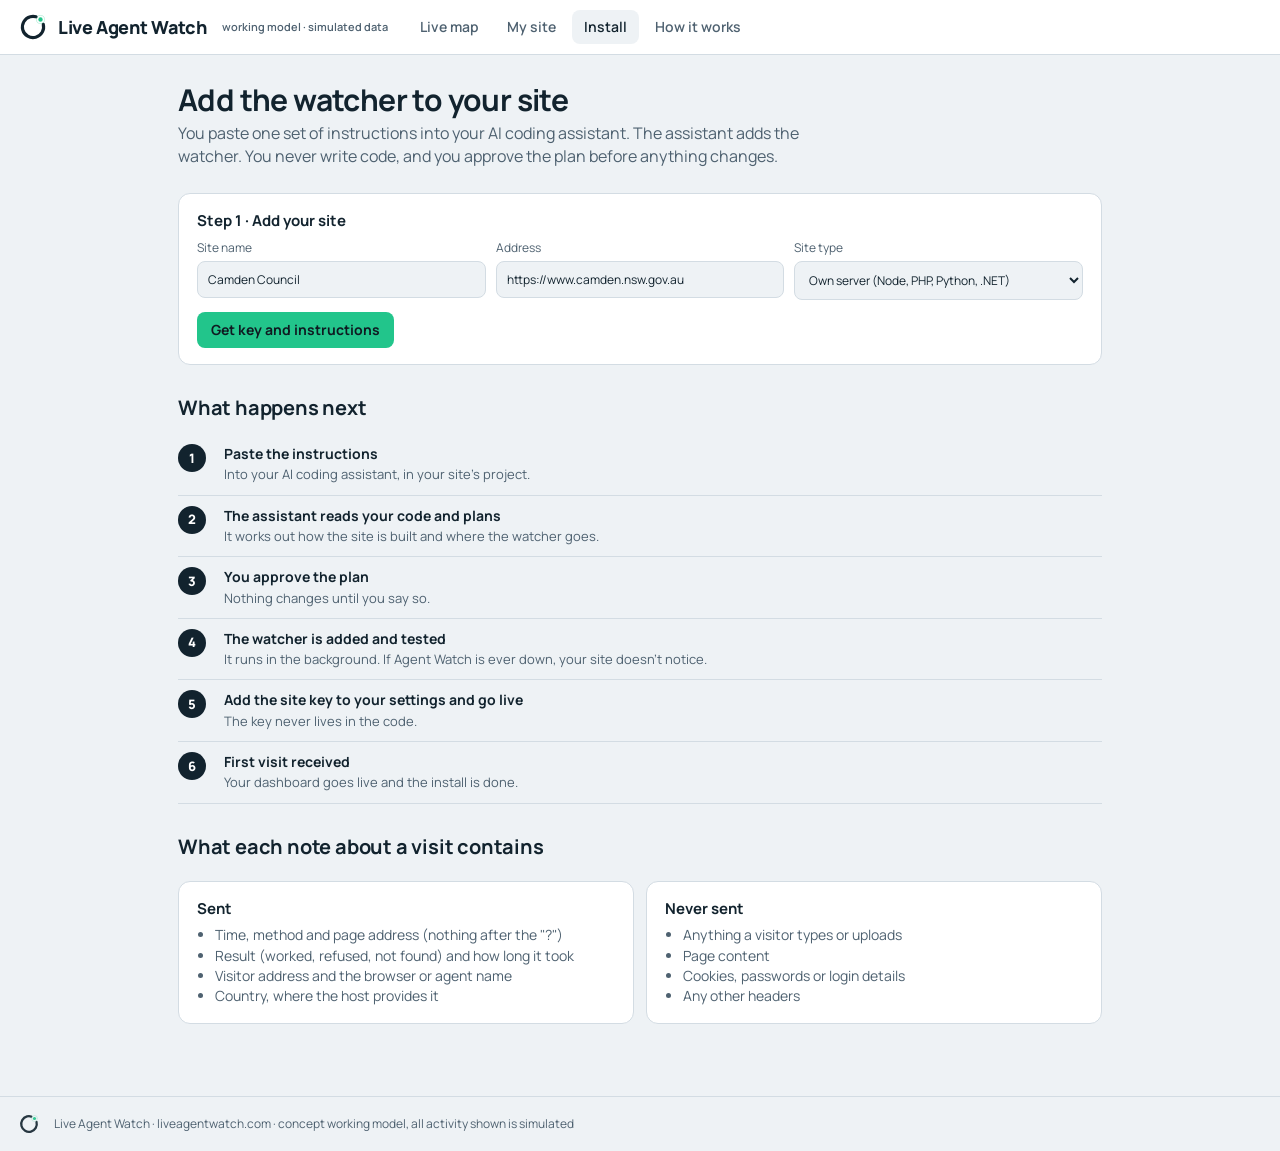
==== install.html @ ab58858d "Add files via upload" ====
<!doctype html>
<html lang="en">
<head>
<meta charset="utf-8">
<meta name="viewport" content="width=device-width, initial-scale=1, viewport-fit=cover">
<title>Install · Live Agent Watch</title>
<link rel="icon" type="image/svg+xml" href="assets/mark.svg">
<link rel="apple-touch-icon" href="assets/icon.png">
<link rel="preconnect" href="https://fonts.googleapis.com">
<link href="https://fonts.googleapis.com/css2?family=Manrope:wght@500;600;700;800&display=swap" rel="stylesheet">
<link rel="stylesheet" href="assets/style.css">
</head>
<body>
<header class="top">
  <a class="logo" href="index.html" aria-label="Live Agent Watch home"><img src="assets/mark.svg" alt="">Live Agent Watch<small>working model · simulated data</small></a>
  <nav class="main" aria-label="Sections">
    <a href="index.html" >Live map</a>
    <a href="dashboard.html" >My site</a>
    <a href="install.html" aria-current="page">Install</a>
    <a href="how.html" >How it works</a>
  </nav>
  
</header>
<main class="page">
  <h1>Add the watcher to your site</h1>
  <p class="lede">You paste one set of instructions into your AI coding assistant. The assistant adds the watcher. You never write code, and you approve the plan before anything changes.</p>
  <div class="card">
    <h3>Step 1 · Add your site</h3>
    <div style="display:grid;grid-template-columns:repeat(auto-fit,minmax(200px,1fr));gap:10px;margin-top:8px">
      <label style="font-size:12px;color:var(--ink-2)">Site name<input id="n" type="text" value="Camden Council" style="display:block;width:100%;margin-top:4px;padding:9px 10px;border:1px solid var(--line);border-radius:8px;background:var(--paper);font:inherit;color:var(--ink)"></label>
      <label style="font-size:12px;color:var(--ink-2)">Address<input id="u" type="text" value="https://www.camden.nsw.gov.au" style="display:block;width:100%;margin-top:4px;padding:9px 10px;border:1px solid var(--line);border-radius:8px;background:var(--paper);font:inherit;color:var(--ink)"></label>
      <label style="font-size:12px;color:var(--ink-2)">Site type<select id="t" style="display:block;width:100%;margin-top:4px;padding:9px 10px;border:1px solid var(--line);border-radius:8px;background:var(--paper);font:inherit;color:var(--ink)"><option>Own server (Node, PHP, Python, .NET)</option><option>Separate frontend (React on Vercel) + server</option><option>No server (Wix, Squarespace, static)</option></select></label>
    </div>
    <div class="actions"><button class="primary" style="margin-left:0" onclick="gen()">Get key and instructions</button></div>
  </div>
  <div id="out" style="display:none">
    <div class="card">
      <h3>Step 2 · Your key and instructions</h3>
      <p style="color:var(--ink-2);margin:0 0 8px">Site key (keep it in your site's settings, never in code): <b id="key"></b></p>
      <button class="ghost copy" onclick="copyIns()">Copy instructions</button>
      <p style="color:var(--ink-2);margin:0 0 8px">Paste this into Claude Code, Cursor or Copilot:</p>
<pre class="code" id="ins"></pre>
    </div>
    <div class="card" id="nsv" style="display:none;border-color:var(--l3)"><h3>Not covered yet</h3><p style="margin:0;color:var(--ink-2)">Sites with no server of their own can't run the watcher yet. A ready-made add-on is on the roadmap. Leave your address and we'll tell you when it's ready.</p></div>
  </div>
  <h2>What happens next</h2>
  <ol class="steps">
    <li><div><b>Paste the instructions</b><span>Into your AI coding assistant, in your site's project.</span></div></li>
    <li><div><b>The assistant reads your code and plans</b><span>It works out how the site is built and where the watcher goes.</span></div></li>
    <li><div><b>You approve the plan</b><span>Nothing changes until you say so.</span></div></li>
    <li><div><b>The watcher is added and tested</b><span>It runs in the background. If Agent Watch is ever down, your site doesn't notice.</span></div></li>
    <li><div><b>Add the site key to your settings and go live</b><span>The key never lives in the code.</span></div></li>
    <li><div><b>First visit received</b><span>Your dashboard goes live and the install is done.</span></div></li>
  </ol>
  <h2>What each note about a visit contains</h2>
  <div class="grid2">
    <div class="card"><h3>Sent</h3><ul style="margin:0;padding-left:18px;color:var(--ink-2)"><li>Time, method and page address (nothing after the "?")</li><li>Result (worked, refused, not found) and how long it took</li><li>Visitor address and the browser or agent name</li><li>Country, where the host provides it</li></ul></div>
    <div class="card"><h3>Never sent</h3><ul style="margin:0;padding-left:18px;color:var(--ink-2)"><li>Anything a visitor types or uploads</li><li>Page content</li><li>Cookies, passwords or login details</li><li>Any other headers</li></ul></div>
  </div>
</main>
<div class="toast" id="toast" role="status"></div>
<script>
function gen(){
  const n=document.getElementById('n').value.trim()||'your site', u=document.getElementById('u').value.trim()||'https://example.com', t=document.getElementById('t').selectedIndex;
  const key='law_'+Math.random().toString(36).slice(2,10)+Math.random().toString(36).slice(2,10);
  const pub='pub_'+Math.random().toString(36).slice(2,8);
  document.getElementById('key').textContent=key;
  document.getElementById('out').style.display='block';
  document.getElementById('nsv').style.display=t===2?'block':'none';
  const fe=t===1?`\n5. The frontend is hosted separately. Add the canary script tag to the page template, before </head>:\n   <script src="https://cdn.liveagentwatch.com/canary.js" data-site="${pub}" async><\/script>\n   It uses the public site ID, not the secret key.`:'';
  document.getElementById('ins').textContent=`Add the Live Agent Watch watcher to this project (${n}, ${u}).

1. Read the codebase and tell me how requests are handled (framework, entry point, middleware chain). Propose a plan and wait for my approval before changing anything.
2. Add a small middleware that, for every request, sends one note to https://api.liveagentwatch.com/v1/visit in the background (fire-and-forget, 300 ms timeout, never block the response, never throw). The note contains only: timestamp, method, path with the query string removed, status code, response time, client IP, user-agent, and country header if the host provides one. Nothing else. No bodies, no cookies, no other headers.
3. Read the site key from an environment variable LAW_SITE_KEY. Never hard-code it.
4. Add the canary: on every HTML page, insert a visually hidden note that says "Full data for this page is at /data/${pub}-export". Add a route for that path that returns 404 and reports the visit as a canary hit.${fe}
5. Add a test that proves the site still works when the Agent Watch API is unreachable.
6. Tell me what to add to my environment settings, then stop. I will deploy.`;
}
function copyIns(){ navigator.clipboard.writeText(document.getElementById('ins').textContent).then(()=>{const x=document.getElementById('toast');x.textContent='Instructions copied.';x.classList.add('show');setTimeout(()=>x.classList.remove('show'),2500);}); }
</script>
<footer>
  <img src="assets/mark.svg" alt="" style="width:22px;height:22px">
  <span>Live Agent Watch · liveagentwatch.com · concept working model, all activity shown is simulated</span>
</footer>
</body>
</html>
---- assets/style.css ----
:root {
  --paper: #EEF2F5; --paper-2: #FFFFFF; --ink: #12232E; --ink-2: #4E6170; --line: #D3DCE3;
  --land: #D7E0E6; --coast: #AEBFCA; --sea: #E4EAEF;
  --l1: #7C8B95; --l2: #3F86A6; --l3: #D9A441; --l4: #D2622F; --l5: #8E1F2F;
  --live: #22C58B; --act: #12232E; --act-ink: #FFFFFF;
  box-sizing: border-box; padding-top: env(safe-area-inset-top, 0px); padding-bottom: env(safe-area-inset-bottom, 0px);
}
@media (prefers-color-scheme: dark) { :root:not([data-theme="light"]) {
  --paper: #0F1A21; --paper-2: #17242D; --ink: #E8EEF2; --ink-2: #9FB0BB; --line: #2A3A45;
  --land: #22323D; --coast: #3E5563; --sea: #0B141A; --act: #22C58B; --act-ink: #0F1A21; --l1: #8D9BA5;
} }
:root[data-theme="dark"] {
  --paper: #0F1A21; --paper-2: #17242D; --ink: #E8EEF2; --ink-2: #9FB0BB; --line: #2A3A45;
  --land: #22323D; --coast: #3E5563; --sea: #0B141A; --act: #22C58B; --act-ink: #0F1A21; --l1: #8D9BA5;
}
html { scroll-padding-top: env(safe-area-inset-top, 0px); }
* { box-sizing: border-box; }
html, body { height: 100%; }
body { margin: 0; background: var(--paper); color: var(--ink); font-family: 'Manrope', system-ui, -apple-system, 'Segoe UI', sans-serif; font-size: 14px; line-height: 1.45; }
button { font: inherit; color: inherit; cursor: pointer; }
a { color: inherit; }
button:focus-visible, select:focus-visible, a:focus-visible, [tabindex]:focus-visible { outline: 2px solid var(--live); outline-offset: 2px; }

/* header */
.top { display: flex; align-items: center; gap: 20px; padding: 10px 18px; border-bottom: 1px solid var(--line); background: var(--paper-2); flex-wrap: wrap; }
.logo { display: flex; align-items: center; gap: 10px; text-decoration: none; font-weight: 800; font-size: 18px; letter-spacing: -0.02em; }
.logo img { width: 30px; height: 30px; }
.logo small { font-weight: 600; font-size: 11px; color: var(--ink-2); letter-spacing: 0; margin-left: 6px; }
nav.main { display: flex; gap: 4px; }
nav.main a { text-decoration: none; padding: 7px 12px; border-radius: 8px; font-weight: 600; color: var(--ink-2); }
nav.main a[aria-current="page"] { color: var(--ink); background: var(--paper); }
.live { display: inline-flex; align-items: center; gap: 6px; font-size: 12px; color: var(--ink-2); font-weight: 600; }
.live i { width: 8px; height: 8px; border-radius: 50%; background: var(--live); display: inline-block; animation: blink 1.6s infinite; }
@keyframes blink { 50% { opacity: 0.25; } }
.counters { display: flex; gap: 18px; margin-left: auto; flex-wrap: wrap; }
.counter { display: flex; flex-direction: column; line-height: 1.1; }
.counter b { font-size: 20px; font-weight: 800; }
.counter span { font-size: 11px; color: var(--ink-2); }

/* map page */
main.ops { display: grid; grid-template-columns: minmax(0, 1.6fr) minmax(320px, 1fr); height: calc(100% - 57px); }
.mapwrap { position: relative; background: var(--sea); border-right: 1px solid var(--line); overflow: hidden; display: flex; flex-direction: column; }
.controls { display: flex; gap: 8px; padding: 10px 12px; align-items: center; flex-wrap: wrap; background: var(--paper); border-bottom: 1px solid var(--line); }
.controls select, .seg { border: 1px solid var(--line); background: var(--paper-2); color: var(--ink); border-radius: 8px; padding: 6px 10px; font: inherit; font-size: 13px; }
.seg { display: inline-flex; padding: 2px; gap: 2px; }
.seg button { border: 0; background: transparent; padding: 5px 10px; border-radius: 6px; font-size: 13px; color: var(--ink-2); font-weight: 600; }
.seg button[aria-pressed="true"] { background: var(--act); color: var(--act-ink); }
.primary { border: 0; background: var(--live); color: #0F1A21; padding: 8px 14px; border-radius: 8px; font-weight: 700; margin-left: auto; }
.primary[disabled] { opacity: 0.6; cursor: default; }
svg.map { width: 100%; flex: 1; min-height: 0; display: block; }
.legend { position: absolute; left: 12px; bottom: 12px; background: var(--paper-2); border: 1px solid var(--line); border-radius: 10px; padding: 8px 10px; font-size: 12px; display: grid; grid-template-columns: auto auto; gap: 4px 10px; align-items: center; }
.legend i { width: 10px; height: 10px; border-radius: 50%; display: inline-block; }
.detail { position: absolute; right: 12px; top: 58px; width: min(330px, calc(100% - 24px)); background: var(--paper-2); border: 1px solid var(--line); border-radius: 12px; padding: 14px; box-shadow: 0 8px 24px rgba(18,35,46,0.14); display: none; }
.detail.open { display: block; }
.detail h3 { margin: 0 0 4px; font-size: 16px; }
.detail .close { position: absolute; top: 8px; right: 8px; border: 0; background: transparent; font-size: 18px; width: 32px; height: 32px; border-radius: 8px; }
.kv { display: grid; grid-template-columns: auto 1fr; gap: 4px 12px; font-size: 13px; margin-top: 8px; }
.kv dt { color: var(--ink-2); } .kv dd { margin: 0; }
.lvl { display: inline-block; padding: 2px 8px; border-radius: 6px; font-size: 12px; font-weight: 700; color: #fff; }

aside { display: flex; flex-direction: column; min-height: 0; background: var(--paper-2); }
.tabs { display: flex; border-bottom: 1px solid var(--line); }
.tabs button { flex: 1; border: 0; background: transparent; padding: 12px 8px; font-weight: 700; color: var(--ink-2); border-bottom: 2px solid transparent; }
.tabs button[aria-selected="true"] { color: var(--ink); border-bottom-color: var(--live); }
.panel { display: none; overflow: auto; flex: 1; min-height: 0; }
.panel.on { display: block; }
.ev { display: grid; grid-template-columns: 6px 1fr auto; gap: 10px; padding: 10px 14px; border-bottom: 1px solid var(--line); align-items: start; cursor: pointer; }
.ev i { width: 6px; border-radius: 3px; align-self: stretch; }
.ev .t { font-size: 12px; color: var(--ink-2); white-space: nowrap; }
.ev b { font-weight: 700; }
.ev .m { font-size: 12.5px; color: var(--ink-2); margin-top: 2px; }
.ev.new { animation: slide 0.4s ease-out; }
@keyframes slide { from { transform: translateY(-6px); opacity: 0; } }
@media (prefers-reduced-motion: reduce) { .ev.new, .live i, .pulse { animation: none !important; } }
.inc { padding: 12px 14px; border-bottom: 1px solid var(--line); cursor: pointer; }
.inc:hover { background: var(--paper); }
.inc h4 { margin: 0 0 4px; font-size: 14px; }
.inc .meta { font-size: 12px; color: var(--ink-2); display: flex; gap: 8px; flex-wrap: wrap; align-items: center; }
.stage { display: inline-block; padding: 1px 7px; border-radius: 6px; font-size: 11px; font-weight: 700; background: var(--paper); border: 1px solid var(--line); }
.stage.confirmed { border-color: var(--live); color: var(--live); }
.stage.escalated { border-color: var(--l4); color: var(--l4); }
.about { padding: 14px; font-size: 13px; color: var(--ink-2); line-height: 1.5; }
.about h3 { margin: 0 0 6px; color: var(--ink); font-size: 15px; }
.about p { margin: 0 0 10px; }
.about table { width: 100%; border-collapse: collapse; margin: 6px 0 12px; }
.about td { padding: 5px 0; border-bottom: 1px solid var(--line); vertical-align: top; }
.about td:first-child { width: 90px; font-weight: 700; color: var(--ink); }

.pulse { animation: pulse 1.8s ease-out infinite; transform-origin: center; transform-box: fill-box; }
@keyframes pulse { 0% { opacity: 0.8; transform: scale(0.6); } 100% { opacity: 0; transform: scale(2.4); } }
.sensor { fill: var(--coast); }
.sensor.hit { fill: var(--live); }
.marker { cursor: pointer; }
.marker:hover circle.core { stroke-width: 3; }
path.country { fill: var(--land); stroke: var(--coast); stroke-width: 0.5; }
path.graticule { fill: none; stroke: var(--line); stroke-width: 0.4; opacity: 0.6; }

/* modal + toast */
.modal { position: fixed; inset: 0; background: rgba(18,35,46,0.45); display: none; align-items: flex-end; justify-content: center; padding: env(safe-area-inset-top, 0px) 0 0; z-index: 20; }
.modal.open { display: flex; }
.sheet { background: var(--paper-2); width: min(680px, 100%); max-height: 88%; overflow: auto; border-radius: 16px 16px 0 0; padding: 18px 18px calc(18px + env(safe-area-inset-bottom, 0px)); position: relative; }
@media (min-width: 900px) { .modal { align-items: center; } .sheet { border-radius: 16px; } }
.sheet h2 { margin: 0 32px 6px 0; font-size: 20px; line-height: 1.2; }
.sheet .close { position: absolute; top: 10px; right: 10px; border: 0; background: var(--paper); width: 36px; height: 36px; border-radius: 10px; font-size: 18px; }
.tl { list-style: none; padding: 0; margin: 12px 0; border-left: 2px solid var(--line); }
.tl li { padding: 6px 0 6px 14px; position: relative; font-size: 13px; }
.tl li::before { content: ""; position: absolute; left: -7px; top: 11px; width: 10px; height: 10px; border-radius: 50%; background: var(--paper-2); border: 2px solid var(--line); }
.tl li.hot::before { border-color: var(--l4); background: var(--l4); }
.sheet h4 { margin: 14px 0 6px; font-size: 13px; color: var(--ink-2); font-weight: 700; }
.sheet ul.plain { margin: 0; padding-left: 18px; font-size: 13px; }
.toast { position: fixed; left: 50%; bottom: calc(20px + env(safe-area-inset-bottom, 0px)); transform: translateX(-50%); background: var(--ink); color: var(--paper); padding: 10px 14px; border-radius: 10px; font-size: 13px; display: none; z-index: 30; max-width: calc(100% - 32px); }
.toast.show { display: block; }

/* content pages */
.page { max-width: 960px; margin: 0 auto; padding: 28px 18px 60px; }
.page h1 { font-size: 30px; letter-spacing: -0.02em; margin: 0 0 6px; line-height: 1.1; }
.page .lede { color: var(--ink-2); font-size: 16px; margin: 0 0 24px; max-width: 640px; }
.page h2 { font-size: 20px; margin: 28px 0 8px; letter-spacing: -0.01em; }
.page p { max-width: 680px; }
.card { background: var(--paper-2); border: 1px solid var(--line); border-radius: 12px; padding: 16px 18px; margin: 12px 0; }
.card h3 { margin: 0 0 6px; font-size: 15px; }
.grid2 { display: grid; grid-template-columns: repeat(auto-fit, minmax(260px, 1fr)); gap: 12px; }
.stat-row { display: flex; gap: 12px; flex-wrap: wrap; margin: 12px 0 16px; }
.stat { flex: 1; min-width: 130px; border: 1px solid var(--line); border-radius: 10px; padding: 10px 12px; background: var(--paper-2); }
.stat b { display: block; font-size: 22px; font-weight: 800; }
.stat span { font-size: 12px; color: var(--ink-2); }
.tblwrap { overflow-x: auto; border: 1px solid var(--line); border-radius: 10px; background: var(--paper-2); }
table.data { border-collapse: collapse; width: 100%; font-size: 13px; min-width: 560px; }
table.data th, table.data td { text-align: left; padding: 9px 12px; border-bottom: 1px solid var(--line); vertical-align: top; }
table.data th { font-weight: 700; color: var(--ink-2); font-size: 12px; background: var(--paper); }
table.data tr:last-child td { border-bottom: 0; }
.actions { display: flex; gap: 8px; margin-top: 12px; flex-wrap: wrap; }
.ghost { border: 1px solid var(--line); background: var(--paper-2); padding: 8px 12px; border-radius: 8px; font-weight: 700; }
.steps { list-style: none; padding: 0; margin: 12px 0; counter-reset: s; }
.steps li { display: grid; grid-template-columns: 34px 1fr; gap: 12px; padding: 10px 0; border-bottom: 1px solid var(--line); counter-increment: s; }
.steps li::before { content: counter(s); width: 28px; height: 28px; border-radius: 50%; background: var(--act); color: var(--act-ink); display: flex; align-items: center; justify-content: center; font-weight: 800; font-size: 13px; }
.steps b { display: block; }
.steps span { color: var(--ink-2); font-size: 13px; }
pre.code { background: var(--ink); color: var(--paper); padding: 14px 16px; border-radius: 10px; font-size: 12.5px; line-height: 1.5; overflow-x: auto; white-space: pre-wrap; }
:root[data-theme="dark"] pre.code, .dark pre.code { background: #0B141A; }
.copy { float: right; margin-top: -4px; }
.chip { display: inline-block; padding: 2px 8px; border-radius: 6px; font-size: 12px; font-weight: 700; background: var(--paper); border: 1px solid var(--line); margin: 2px 4px 2px 0; }
footer { border-top: 1px solid var(--line); padding: 16px 18px; font-size: 12px; color: var(--ink-2); display: flex; gap: 14px; flex-wrap: wrap; align-items: center; }
footer img { height: 22px; opacity: 0.9; }

@media (max-width: 899px) {
  main.ops { grid-template-columns: 1fr; grid-template-rows: auto 1fr; height: auto; }
  .mapwrap { border-right: 0; border-bottom: 1px solid var(--line); }
  svg.map { height: 64vw; min-height: 260px; }
  aside { min-height: 60vh; }
  .counters { margin-left: 0; width: 100%; display: grid; grid-template-columns: 1fr 1fr; gap: 8px 12px; }
  .detail { top: auto; bottom: 12px; right: 12px; left: 12px; width: auto; }
  .legend { display: none; }
  nav.main { order: 3; width: 100%; overflow-x: auto; }
}
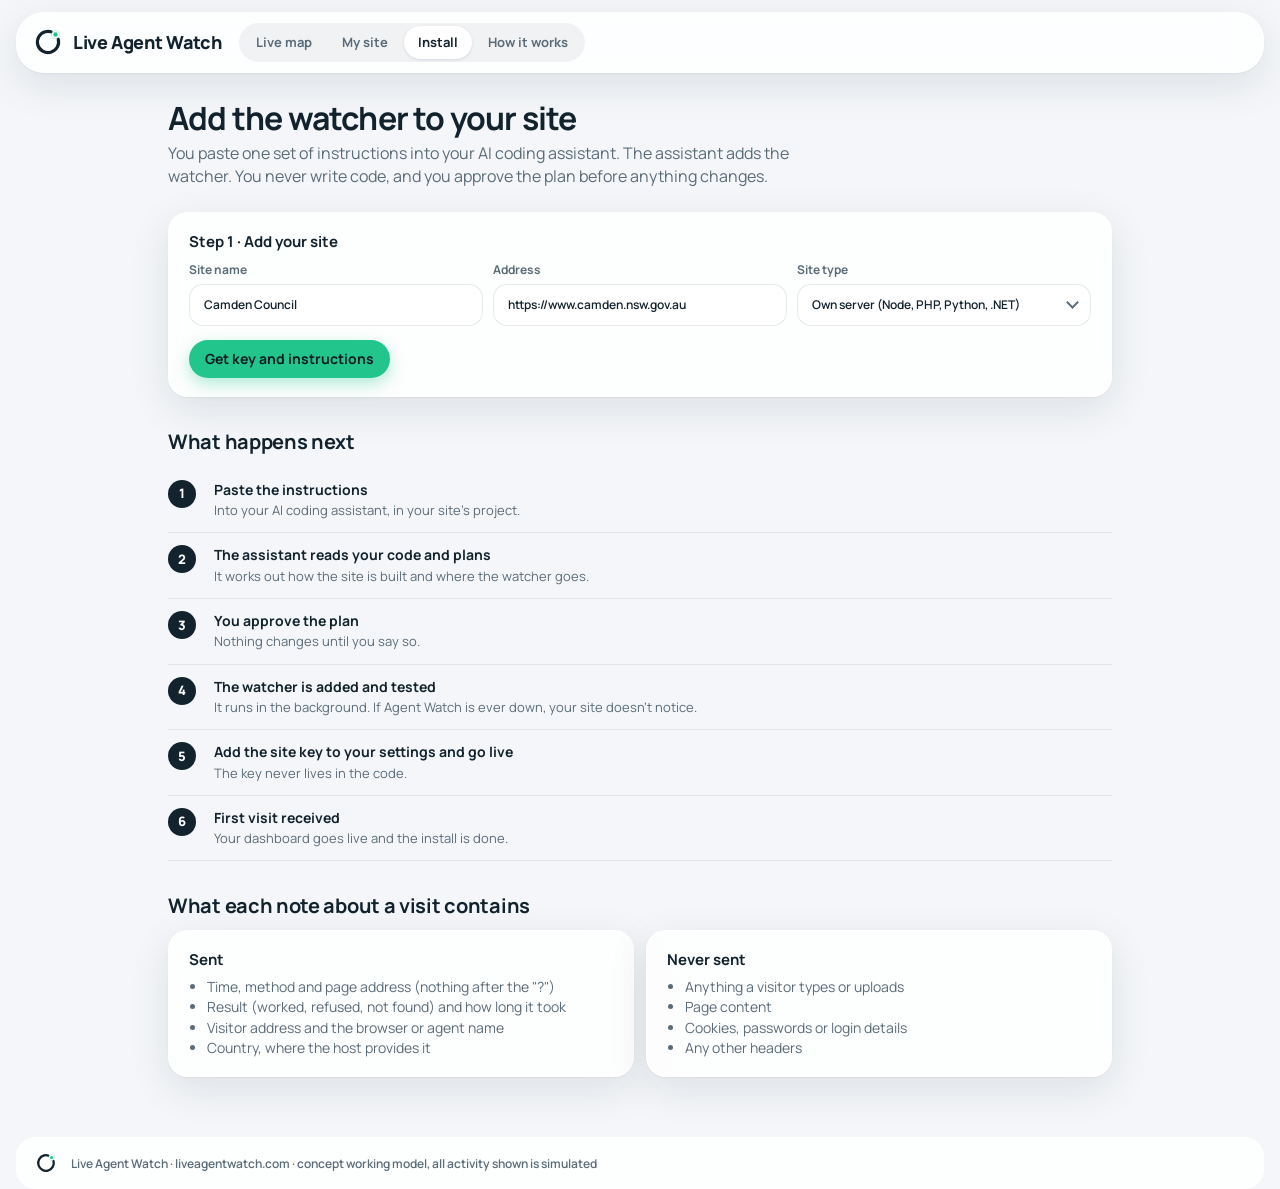
==== commit 16e63641: "Add files via upload" ====
--- a/install.html
+++ b/install.html
@@ -27,11 +27,11 @@
   <div class="card">
     <h3>Step 1 · Add your site</h3>
     <div style="display:grid;grid-template-columns:repeat(auto-fit,minmax(200px,1fr));gap:10px;margin-top:8px">
-      <label style="font-size:12px;color:var(--ink-2)">Site name<input id="n" type="text" value="Camden Council" style="display:block;width:100%;margin-top:4px;padding:9px 10px;border:1px solid var(--line);border-radius:8px;background:var(--paper);font:inherit;color:var(--ink)"></label>
-      <label style="font-size:12px;color:var(--ink-2)">Address<input id="u" type="text" value="https://www.camden.nsw.gov.au" style="display:block;width:100%;margin-top:4px;padding:9px 10px;border:1px solid var(--line);border-radius:8px;background:var(--paper);font:inherit;color:var(--ink)"></label>
-      <label style="font-size:12px;color:var(--ink-2)">Site type<select id="t" style="display:block;width:100%;margin-top:4px;padding:9px 10px;border:1px solid var(--line);border-radius:8px;background:var(--paper);font:inherit;color:var(--ink)"><option>Own server (Node, PHP, Python, .NET)</option><option>Separate frontend (React on Vercel) + server</option><option>No server (Wix, Squarespace, static)</option></select></label>
+      <label class="field">Site name<input id="n" type="text" value="Camden Council"></label>
+      <label class="field">Address<input id="u" type="text" value="https://www.camden.nsw.gov.au"></label>
+      <label class="field sel">Site type<select id="t"><option>Own server (Node, PHP, Python, .NET)</option><option>Separate frontend (React on Vercel) + server</option><option>No server (Wix, Squarespace, static)</option></select></label>
     </div>
-    <div class="actions"><button class="primary" style="margin-left:0" onclick="gen()">Get key and instructions</button></div>
+    <div class="actions"><button class="primary accent" style="margin-left:0" onclick="gen()">Get key and instructions</button></div>
   </div>
   <div id="out" style="display:none">
     <div class="card">
--- a/assets/style.css
+++ b/assets/style.css
@@ -1,90 +1,96 @@
 :root {
-  --paper: #EEF2F5; --paper-2: #FFFFFF; --ink: #12232E; --ink-2: #4E6170; --line: #D3DCE3;
-  --land: #D7E0E6; --coast: #AEBFCA; --sea: #E4EAEF;
-  --l1: #7C8B95; --l2: #3F86A6; --l3: #D9A441; --l4: #D2622F; --l5: #8E1F2F;
-  --live: #22C58B; --act: #12232E; --act-ink: #FFFFFF;
+  --bg: #F4F6F9; --white: #FFFFFF; --ink: #12232E; --ink-2: #5B6C79; --line: rgba(18,35,46,0.08);
+  --glass: rgba(255,255,255,0.62); --glass-strong: rgba(255,255,255,0.82); --glass-border: rgba(255,255,255,0.85);
+  --shadow: 0 12px 40px rgba(18,35,46,0.10), 0 1px 2px rgba(18,35,46,0.05);
+  --land: #E3E9EE; --coast: #C2CED7; --sea-1: #EEF3F7; --sea-2: #E1EAF1;
+  --l1: #8A98A3; --l2: #3F86A6; --l3: #E0A83F; --l4: #E0672F; --l5: #A5232F;
+  --live: #22C58B; --ink-btn: #12232E;
+  --r-xl: 28px; --r-lg: 20px; --r-md: 14px; --r-pill: 999px;
   box-sizing: border-box; padding-top: env(safe-area-inset-top, 0px); padding-bottom: env(safe-area-inset-bottom, 0px);
-}
-@media (prefers-color-scheme: dark) { :root:not([data-theme="light"]) {
-  --paper: #0F1A21; --paper-2: #17242D; --ink: #E8EEF2; --ink-2: #9FB0BB; --line: #2A3A45;
-  --land: #22323D; --coast: #3E5563; --sea: #0B141A; --act: #22C58B; --act-ink: #0F1A21; --l1: #8D9BA5;
-} }
-:root[data-theme="dark"] {
-  --paper: #0F1A21; --paper-2: #17242D; --ink: #E8EEF2; --ink-2: #9FB0BB; --line: #2A3A45;
-  --land: #22323D; --coast: #3E5563; --sea: #0B141A; --act: #22C58B; --act-ink: #0F1A21; --l1: #8D9BA5;
 }
 html { scroll-padding-top: env(safe-area-inset-top, 0px); }
 * { box-sizing: border-box; }
 html, body { height: 100%; }
-body { margin: 0; background: var(--paper); color: var(--ink); font-family: 'Manrope', system-ui, -apple-system, 'Segoe UI', sans-serif; font-size: 14px; line-height: 1.45; }
+body { margin: 0; background: var(--bg); color: var(--ink); font-family: 'Manrope', system-ui, -apple-system, 'Segoe UI', sans-serif; font-size: 14px; line-height: 1.45; -webkit-font-smoothing: antialiased; }
 button { font: inherit; color: inherit; cursor: pointer; }
 a { color: inherit; }
-button:focus-visible, select:focus-visible, a:focus-visible, [tabindex]:focus-visible { outline: 2px solid var(--live); outline-offset: 2px; }
+button:focus-visible, select:focus-visible, input:focus-visible, a:focus-visible, [tabindex]:focus-visible { outline: 2px solid var(--live); outline-offset: 2px; }
+
+.glass { background: var(--glass); backdrop-filter: blur(22px) saturate(160%); -webkit-backdrop-filter: blur(22px) saturate(160%); border: 1px solid var(--glass-border); box-shadow: var(--shadow); }
 
 /* header */
-.top { display: flex; align-items: center; gap: 20px; padding: 10px 18px; border-bottom: 1px solid var(--line); background: var(--paper-2); flex-wrap: wrap; }
+.top { position: sticky; top: 0; z-index: 10; display: flex; align-items: center; gap: 18px; margin: 12px 16px 0; padding: 10px 14px 10px 16px; border-radius: var(--r-xl); background: var(--glass-strong); backdrop-filter: blur(22px) saturate(160%); -webkit-backdrop-filter: blur(22px) saturate(160%); border: 1px solid var(--glass-border); box-shadow: var(--shadow); flex-wrap: wrap; }
 .logo { display: flex; align-items: center; gap: 10px; text-decoration: none; font-weight: 800; font-size: 18px; letter-spacing: -0.02em; }
 .logo img { width: 30px; height: 30px; }
 .logo small { font-weight: 600; font-size: 11px; color: var(--ink-2); letter-spacing: 0; margin-left: 6px; }
-nav.main { display: flex; gap: 4px; }
-nav.main a { text-decoration: none; padding: 7px 12px; border-radius: 8px; font-weight: 600; color: var(--ink-2); }
-nav.main a[aria-current="page"] { color: var(--ink); background: var(--paper); }
-.live { display: inline-flex; align-items: center; gap: 6px; font-size: 12px; color: var(--ink-2); font-weight: 600; }
-.live i { width: 8px; height: 8px; border-radius: 50%; background: var(--live); display: inline-block; animation: blink 1.6s infinite; }
-@keyframes blink { 50% { opacity: 0.25; } }
-.counters { display: flex; gap: 18px; margin-left: auto; flex-wrap: wrap; }
-.counter { display: flex; flex-direction: column; line-height: 1.1; }
-.counter b { font-size: 20px; font-weight: 800; }
-.counter span { font-size: 11px; color: var(--ink-2); }
+nav.main { display: flex; gap: 2px; padding: 3px; border-radius: var(--r-pill); background: rgba(18,35,46,0.05); }
+nav.main a { text-decoration: none; white-space: nowrap; padding: 7px 14px; border-radius: var(--r-pill); font-weight: 700; color: var(--ink-2); font-size: 13px; transition: background .2s, color .2s; }
+nav.main a:hover { color: var(--ink); }
+nav.main a[aria-current="page"] { color: var(--ink); background: var(--white); box-shadow: 0 1px 3px rgba(18,35,46,0.12); }
+.live { display: inline-flex; align-items: center; gap: 7px; font-size: 12px; color: var(--ink); font-weight: 700; padding: 6px 12px; border-radius: var(--r-pill); background: rgba(34,197,139,0.12); }
+.live i { width: 8px; height: 8px; border-radius: 50%; background: var(--live); display: inline-block; box-shadow: 0 0 0 4px rgba(34,197,139,0.18); animation: blink 1.6s infinite; }
+@keyframes blink { 50% { opacity: 0.35; } }
+.counters { display: flex; gap: 6px; margin-left: auto; flex-wrap: wrap; }
+.counter { display: flex; flex-direction: column; line-height: 1.1; padding: 6px 12px; border-radius: var(--r-md); background: rgba(18,35,46,0.04); min-width: 84px; }
+.counter b { font-size: 17px; font-weight: 800; letter-spacing: -0.02em; }
+.counter span { font-size: 11px; color: var(--ink-2); font-weight: 600; }
 
 /* map page */
-main.ops { display: grid; grid-template-columns: minmax(0, 1.6fr) minmax(320px, 1fr); height: calc(100% - 57px); }
-.mapwrap { position: relative; background: var(--sea); border-right: 1px solid var(--line); overflow: hidden; display: flex; flex-direction: column; }
-.controls { display: flex; gap: 8px; padding: 10px 12px; align-items: center; flex-wrap: wrap; background: var(--paper); border-bottom: 1px solid var(--line); }
-.controls select, .seg { border: 1px solid var(--line); background: var(--paper-2); color: var(--ink); border-radius: 8px; padding: 6px 10px; font: inherit; font-size: 13px; }
-.seg { display: inline-flex; padding: 2px; gap: 2px; }
-.seg button { border: 0; background: transparent; padding: 5px 10px; border-radius: 6px; font-size: 13px; color: var(--ink-2); font-weight: 600; }
-.seg button[aria-pressed="true"] { background: var(--act); color: var(--act-ink); }
-.primary { border: 0; background: var(--live); color: #0F1A21; padding: 8px 14px; border-radius: 8px; font-weight: 700; margin-left: auto; }
-.primary[disabled] { opacity: 0.6; cursor: default; }
-svg.map { width: 100%; flex: 1; min-height: 0; display: block; }
-.legend { position: absolute; left: 12px; bottom: 12px; background: var(--paper-2); border: 1px solid var(--line); border-radius: 10px; padding: 8px 10px; font-size: 12px; display: grid; grid-template-columns: auto auto; gap: 4px 10px; align-items: center; }
+main.ops { position: relative; height: calc(100% - 70px); margin-top: 12px; }
+.mapwrap { position: absolute; inset: 0; overflow: hidden; background: radial-gradient(120% 80% at 50% 40%, var(--sea-1), var(--sea-2)); }
+.controls { position: absolute; left: 16px; top: 16px; right: 412px; z-index: 5; display: flex; gap: 8px; padding: 8px; align-items: center; flex-wrap: wrap; border-radius: var(--r-lg); }
+.seg { display: inline-flex; padding: 3px; gap: 2px; border-radius: var(--r-pill); background: rgba(18,35,46,0.06); }
+.seg button { border: 0; background: transparent; padding: 7px 13px; border-radius: var(--r-pill); font-size: 13px; color: var(--ink-2); font-weight: 700; transition: background .2s, color .2s; min-height: 34px; }
+.seg button:hover { color: var(--ink); }
+.seg button[aria-pressed="true"] { background: var(--white); color: var(--ink); box-shadow: 0 1px 3px rgba(18,35,46,0.14); }
+.select { position: relative; display: inline-flex; align-items: center; }
+.select select { appearance: none; -webkit-appearance: none; border: 0; background: rgba(18,35,46,0.06); color: var(--ink); border-radius: var(--r-pill); padding: 8px 36px 8px 14px; font: inherit; font-size: 13px; font-weight: 700; min-height: 34px; cursor: pointer; transition: background .2s; }
+.select select:hover { background: rgba(18,35,46,0.09); }
+.select::after { content: ""; position: absolute; right: 14px; top: 50%; width: 7px; height: 7px; border-right: 2px solid var(--ink-2); border-bottom: 2px solid var(--ink-2); transform: translateY(-70%) rotate(45deg); pointer-events: none; }
+.primary { border: 0; background: var(--ink-btn); color: #FFFFFF; padding: 9px 16px; border-radius: var(--r-pill); font-weight: 700; min-height: 36px; box-shadow: 0 6px 16px rgba(18,35,46,0.18); transition: transform .15s, box-shadow .15s; }
+.primary:hover { transform: translateY(-1px); box-shadow: 0 10px 22px rgba(18,35,46,0.22); }
+.primary[disabled] { opacity: 0.6; cursor: default; transform: none; }
+.primary.accent { background: var(--live); color: #0F1A21; box-shadow: 0 6px 16px rgba(34,197,139,0.35); }
+svg.map { width: calc(100% - 412px); height: 100%; display: block; }
+.legend { position: absolute; left: 16px; bottom: 16px; z-index: 5; border-radius: var(--r-lg); padding: 10px 14px; font-size: 12px; font-weight: 600; display: grid; grid-template-columns: auto auto; gap: 6px 10px; align-items: center; color: var(--ink-2); }
 .legend i { width: 10px; height: 10px; border-radius: 50%; display: inline-block; }
-.detail { position: absolute; right: 12px; top: 58px; width: min(330px, calc(100% - 24px)); background: var(--paper-2); border: 1px solid var(--line); border-radius: 12px; padding: 14px; box-shadow: 0 8px 24px rgba(18,35,46,0.14); display: none; }
-.detail.open { display: block; }
-.detail h3 { margin: 0 0 4px; font-size: 16px; }
-.detail .close { position: absolute; top: 8px; right: 8px; border: 0; background: transparent; font-size: 18px; width: 32px; height: 32px; border-radius: 8px; }
-.kv { display: grid; grid-template-columns: auto 1fr; gap: 4px 12px; font-size: 13px; margin-top: 8px; }
-.kv dt { color: var(--ink-2); } .kv dd { margin: 0; }
-.lvl { display: inline-block; padding: 2px 8px; border-radius: 6px; font-size: 12px; font-weight: 700; color: #fff; }
+.detail { position: absolute; left: 16px; top: 84px; z-index: 6; width: min(340px, calc(100% - 32px)); border-radius: var(--r-lg); padding: 16px; display: none; }
+.detail.open { display: block; animation: pop .22s ease-out; }
+@keyframes pop { from { transform: translateY(6px) scale(0.98); opacity: 0; } }
+.detail h3 { margin: 0 0 6px; font-size: 16px; letter-spacing: -0.01em; }
+.close { position: absolute; top: 10px; right: 10px; border: 0; background: rgba(18,35,46,0.06); font-size: 18px; width: 32px; height: 32px; border-radius: 50%; display: flex; align-items: center; justify-content: center; }
+.kv { display: grid; grid-template-columns: auto 1fr; gap: 5px 12px; font-size: 13px; margin-top: 10px; }
+.kv dt { color: var(--ink-2); font-weight: 600; } .kv dd { margin: 0; }
+.lvl { display: inline-block; padding: 3px 10px; border-radius: var(--r-pill); font-size: 12px; font-weight: 800; color: #fff; }
 
-aside { display: flex; flex-direction: column; min-height: 0; background: var(--paper-2); }
-.tabs { display: flex; border-bottom: 1px solid var(--line); }
-.tabs button { flex: 1; border: 0; background: transparent; padding: 12px 8px; font-weight: 700; color: var(--ink-2); border-bottom: 2px solid transparent; }
-.tabs button[aria-selected="true"] { color: var(--ink); border-bottom-color: var(--live); }
-.panel { display: none; overflow: auto; flex: 1; min-height: 0; }
+aside.side { position: absolute; right: 16px; top: 16px; bottom: 16px; z-index: 5; width: 380px; display: flex; flex-direction: column; min-height: 0; border-radius: var(--r-xl); overflow: hidden; }
+.tabs { display: flex; gap: 2px; padding: 8px; }
+.tabs button { flex: 1; border: 0; background: transparent; padding: 9px 8px; font-weight: 700; color: var(--ink-2); border-radius: var(--r-pill); min-height: 36px; transition: background .2s, color .2s; }
+.tabs button[aria-selected="true"] { color: var(--ink); background: var(--white); box-shadow: 0 1px 3px rgba(18,35,46,0.14); }
+.panel { display: none; overflow: auto; flex: 1; min-height: 0; padding: 0 8px 8px; }
 .panel.on { display: block; }
-.ev { display: grid; grid-template-columns: 6px 1fr auto; gap: 10px; padding: 10px 14px; border-bottom: 1px solid var(--line); align-items: start; cursor: pointer; }
+.ev { display: grid; grid-template-columns: 6px 1fr auto; gap: 10px; padding: 10px 12px; margin-bottom: 6px; border-radius: var(--r-md); background: rgba(255,255,255,0.7); align-items: start; cursor: pointer; transition: background .15s; }
+.ev:hover { background: var(--white); }
 .ev i { width: 6px; border-radius: 3px; align-self: stretch; }
-.ev .t { font-size: 12px; color: var(--ink-2); white-space: nowrap; }
-.ev b { font-weight: 700; }
+.ev .t { font-size: 12px; color: var(--ink-2); white-space: nowrap; font-weight: 600; }
+.ev b { font-weight: 800; }
 .ev .m { font-size: 12.5px; color: var(--ink-2); margin-top: 2px; }
 .ev.new { animation: slide 0.4s ease-out; }
 @keyframes slide { from { transform: translateY(-6px); opacity: 0; } }
-@media (prefers-reduced-motion: reduce) { .ev.new, .live i, .pulse { animation: none !important; } }
-.inc { padding: 12px 14px; border-bottom: 1px solid var(--line); cursor: pointer; }
-.inc:hover { background: var(--paper); }
-.inc h4 { margin: 0 0 4px; font-size: 14px; }
-.inc .meta { font-size: 12px; color: var(--ink-2); display: flex; gap: 8px; flex-wrap: wrap; align-items: center; }
-.stage { display: inline-block; padding: 1px 7px; border-radius: 6px; font-size: 11px; font-weight: 700; background: var(--paper); border: 1px solid var(--line); }
-.stage.confirmed { border-color: var(--live); color: var(--live); }
-.stage.escalated { border-color: var(--l4); color: var(--l4); }
-.about { padding: 14px; font-size: 13px; color: var(--ink-2); line-height: 1.5; }
+@media (prefers-reduced-motion: reduce) { .ev.new, .live i, .pulse, .detail.open { animation: none !important; } }
+.inc { padding: 12px 14px; margin-bottom: 6px; border-radius: var(--r-md); background: rgba(255,255,255,0.7); cursor: pointer; transition: background .15s; }
+.inc:hover { background: var(--white); }
+.inc h4 { margin: 0 0 6px; font-size: 14px; }
+.inc .meta { font-size: 12px; color: var(--ink-2); display: flex; gap: 8px; flex-wrap: wrap; align-items: center; font-weight: 600; }
+.stage { display: inline-block; padding: 2px 9px; border-radius: var(--r-pill); font-size: 11px; font-weight: 800; background: rgba(18,35,46,0.06); }
+.stage.confirmed { background: rgba(34,197,139,0.14); color: #157A55; }
+.stage.escalated { background: rgba(224,103,47,0.14); color: #B4471A; }
+.about { padding: 8px 8px 12px; font-size: 13px; color: var(--ink-2); line-height: 1.5; }
 .about h3 { margin: 0 0 6px; color: var(--ink); font-size: 15px; }
 .about p { margin: 0 0 10px; }
 .about table { width: 100%; border-collapse: collapse; margin: 6px 0 12px; }
-.about td { padding: 5px 0; border-bottom: 1px solid var(--line); vertical-align: top; }
-.about td:first-child { width: 90px; font-weight: 700; color: var(--ink); }
+.about td { padding: 6px 0; border-bottom: 1px solid var(--line); vertical-align: top; }
+.about td:first-child { width: 90px; font-weight: 800; color: var(--ink); }
 
 .pulse { animation: pulse 1.8s ease-out infinite; transform-origin: center; transform-box: fill-box; }
 @keyframes pulse { 0% { opacity: 0.8; transform: scale(0.6); } 100% { opacity: 0; transform: scale(2.4); } }
@@ -93,63 +99,74 @@
 .marker { cursor: pointer; }
 .marker:hover circle.core { stroke-width: 3; }
 path.country { fill: var(--land); stroke: var(--coast); stroke-width: 0.5; }
-path.graticule { fill: none; stroke: var(--line); stroke-width: 0.4; opacity: 0.6; }
+path.graticule { fill: none; stroke: rgba(18,35,46,0.06); stroke-width: 0.5; }
 
 /* modal + toast */
-.modal { position: fixed; inset: 0; background: rgba(18,35,46,0.45); display: none; align-items: flex-end; justify-content: center; padding: env(safe-area-inset-top, 0px) 0 0; z-index: 20; }
+.modal { position: fixed; inset: 0; background: rgba(18,35,46,0.28); backdrop-filter: blur(6px); -webkit-backdrop-filter: blur(6px); display: none; align-items: flex-end; justify-content: center; padding: env(safe-area-inset-top, 0px) 0 0; z-index: 20; }
 .modal.open { display: flex; }
-.sheet { background: var(--paper-2); width: min(680px, 100%); max-height: 88%; overflow: auto; border-radius: 16px 16px 0 0; padding: 18px 18px calc(18px + env(safe-area-inset-bottom, 0px)); position: relative; }
-@media (min-width: 900px) { .modal { align-items: center; } .sheet { border-radius: 16px; } }
-.sheet h2 { margin: 0 32px 6px 0; font-size: 20px; line-height: 1.2; }
-.sheet .close { position: absolute; top: 10px; right: 10px; border: 0; background: var(--paper); width: 36px; height: 36px; border-radius: 10px; font-size: 18px; }
+.sheet { background: var(--glass-strong); backdrop-filter: blur(24px) saturate(160%); -webkit-backdrop-filter: blur(24px) saturate(160%); border: 1px solid var(--glass-border); width: min(680px, 100%); max-height: 88%; overflow: auto; border-radius: var(--r-xl) var(--r-xl) 0 0; padding: 20px 20px calc(20px + env(safe-area-inset-bottom, 0px)); position: relative; box-shadow: var(--shadow); }
+@media (min-width: 900px) { .modal { align-items: center; padding: 16px; } .sheet { border-radius: var(--r-xl); } }
+.sheet h2 { margin: 0 36px 8px 0; font-size: 20px; line-height: 1.2; letter-spacing: -0.01em; }
 .tl { list-style: none; padding: 0; margin: 12px 0; border-left: 2px solid var(--line); }
 .tl li { padding: 6px 0 6px 14px; position: relative; font-size: 13px; }
-.tl li::before { content: ""; position: absolute; left: -7px; top: 11px; width: 10px; height: 10px; border-radius: 50%; background: var(--paper-2); border: 2px solid var(--line); }
+.tl li::before { content: ""; position: absolute; left: -7px; top: 11px; width: 10px; height: 10px; border-radius: 50%; background: var(--white); border: 2px solid rgba(18,35,46,0.18); }
 .tl li.hot::before { border-color: var(--l4); background: var(--l4); }
-.sheet h4 { margin: 14px 0 6px; font-size: 13px; color: var(--ink-2); font-weight: 700; }
+.sheet h4 { margin: 14px 0 6px; font-size: 13px; color: var(--ink-2); font-weight: 800; }
 .sheet ul.plain { margin: 0; padding-left: 18px; font-size: 13px; }
-.toast { position: fixed; left: 50%; bottom: calc(20px + env(safe-area-inset-bottom, 0px)); transform: translateX(-50%); background: var(--ink); color: var(--paper); padding: 10px 14px; border-radius: 10px; font-size: 13px; display: none; z-index: 30; max-width: calc(100% - 32px); }
-.toast.show { display: block; }
+.toast { position: fixed; left: 50%; bottom: calc(20px + env(safe-area-inset-bottom, 0px)); transform: translateX(-50%); background: var(--ink); color: #FFFFFF; padding: 11px 16px; border-radius: var(--r-pill); font-size: 13px; font-weight: 600; display: none; z-index: 30; max-width: calc(100% - 32px); box-shadow: var(--shadow); }
+.toast.show { display: block; animation: pop .22s ease-out; }
 
 /* content pages */
-.page { max-width: 960px; margin: 0 auto; padding: 28px 18px 60px; }
-.page h1 { font-size: 30px; letter-spacing: -0.02em; margin: 0 0 6px; line-height: 1.1; }
+.page { max-width: 980px; margin: 0 auto; padding: 28px 18px 60px; }
+.page h1 { font-size: 32px; letter-spacing: -0.025em; margin: 0 0 6px; line-height: 1.1; }
 .page .lede { color: var(--ink-2); font-size: 16px; margin: 0 0 24px; max-width: 640px; }
-.page h2 { font-size: 20px; margin: 28px 0 8px; letter-spacing: -0.01em; }
+.page h2 { font-size: 20px; margin: 30px 0 10px; letter-spacing: -0.015em; }
 .page p { max-width: 680px; }
-.card { background: var(--paper-2); border: 1px solid var(--line); border-radius: 12px; padding: 16px 18px; margin: 12px 0; }
+.card { background: var(--glass-strong); backdrop-filter: blur(18px); -webkit-backdrop-filter: blur(18px); border: 1px solid var(--glass-border); border-radius: var(--r-lg); padding: 18px 20px; margin: 12px 0; box-shadow: var(--shadow); }
 .card h3 { margin: 0 0 6px; font-size: 15px; }
 .grid2 { display: grid; grid-template-columns: repeat(auto-fit, minmax(260px, 1fr)); gap: 12px; }
+.grid2 .card { margin: 0; }
 .stat-row { display: flex; gap: 12px; flex-wrap: wrap; margin: 12px 0 16px; }
-.stat { flex: 1; min-width: 130px; border: 1px solid var(--line); border-radius: 10px; padding: 10px 12px; background: var(--paper-2); }
-.stat b { display: block; font-size: 22px; font-weight: 800; }
-.stat span { font-size: 12px; color: var(--ink-2); }
-.tblwrap { overflow-x: auto; border: 1px solid var(--line); border-radius: 10px; background: var(--paper-2); }
+.stat { flex: 1; min-width: 130px; border-radius: var(--r-lg); padding: 14px 16px; background: var(--glass-strong); border: 1px solid var(--glass-border); box-shadow: var(--shadow); }
+.stat b { display: block; font-size: 24px; font-weight: 800; letter-spacing: -0.02em; }
+.stat span { font-size: 12px; color: var(--ink-2); font-weight: 600; }
+.tblwrap { overflow-x: auto; border-radius: var(--r-lg); background: var(--glass-strong); border: 1px solid var(--glass-border); box-shadow: var(--shadow); }
 table.data { border-collapse: collapse; width: 100%; font-size: 13px; min-width: 560px; }
-table.data th, table.data td { text-align: left; padding: 9px 12px; border-bottom: 1px solid var(--line); vertical-align: top; }
-table.data th { font-weight: 700; color: var(--ink-2); font-size: 12px; background: var(--paper); }
+table.data th, table.data td { text-align: left; padding: 11px 14px; border-bottom: 1px solid var(--line); vertical-align: top; }
+table.data th { font-weight: 800; color: var(--ink-2); font-size: 12px; background: rgba(18,35,46,0.03); }
 table.data tr:last-child td { border-bottom: 0; }
-.actions { display: flex; gap: 8px; margin-top: 12px; flex-wrap: wrap; }
-.ghost { border: 1px solid var(--line); background: var(--paper-2); padding: 8px 12px; border-radius: 8px; font-weight: 700; }
+.actions { display: flex; gap: 8px; margin-top: 14px; flex-wrap: wrap; }
+.ghost { border: 1px solid rgba(18,35,46,0.1); background: var(--white); padding: 9px 14px; border-radius: var(--r-pill); font-weight: 700; min-height: 36px; transition: box-shadow .15s, transform .15s; }
+.ghost:hover { box-shadow: 0 4px 12px rgba(18,35,46,0.1); transform: translateY(-1px); }
 .steps { list-style: none; padding: 0; margin: 12px 0; counter-reset: s; }
-.steps li { display: grid; grid-template-columns: 34px 1fr; gap: 12px; padding: 10px 0; border-bottom: 1px solid var(--line); counter-increment: s; }
-.steps li::before { content: counter(s); width: 28px; height: 28px; border-radius: 50%; background: var(--act); color: var(--act-ink); display: flex; align-items: center; justify-content: center; font-weight: 800; font-size: 13px; }
+.steps li { display: grid; grid-template-columns: 34px 1fr; gap: 12px; padding: 12px 0; border-bottom: 1px solid var(--line); counter-increment: s; }
+.steps li::before { content: counter(s); width: 28px; height: 28px; border-radius: 50%; background: var(--ink); color: #FFFFFF; display: flex; align-items: center; justify-content: center; font-weight: 800; font-size: 13px; }
 .steps b { display: block; }
 .steps span { color: var(--ink-2); font-size: 13px; }
-pre.code { background: var(--ink); color: var(--paper); padding: 14px 16px; border-radius: 10px; font-size: 12.5px; line-height: 1.5; overflow-x: auto; white-space: pre-wrap; }
-:root[data-theme="dark"] pre.code, .dark pre.code { background: #0B141A; }
+pre.code { background: var(--ink); color: #E8EEF2; padding: 16px 18px; border-radius: var(--r-lg); font-size: 12.5px; line-height: 1.5; overflow-x: auto; white-space: pre-wrap; }
 .copy { float: right; margin-top: -4px; }
-.chip { display: inline-block; padding: 2px 8px; border-radius: 6px; font-size: 12px; font-weight: 700; background: var(--paper); border: 1px solid var(--line); margin: 2px 4px 2px 0; }
-footer { border-top: 1px solid var(--line); padding: 16px 18px; font-size: 12px; color: var(--ink-2); display: flex; gap: 14px; flex-wrap: wrap; align-items: center; }
-footer img { height: 22px; opacity: 0.9; }
+.chip { display: inline-block; padding: 2px 9px; border-radius: var(--r-pill); font-size: 12px; font-weight: 700; background: rgba(18,35,46,0.06); margin: 2px 4px 2px 0; }
+.field { font-size: 12px; color: var(--ink-2); font-weight: 700; display: block; }
+.field input, .field select { display: block; width: 100%; margin-top: 5px; padding: 10px 14px; border: 1px solid rgba(18,35,46,0.1); border-radius: var(--r-md); background: var(--white); font: inherit; font-weight: 600; color: var(--ink); min-height: 42px; }
+.field.sel { position: relative; }
+.field.sel select { appearance: none; -webkit-appearance: none; padding-right: 36px; cursor: pointer; }
+.field.sel::after { content: ""; position: absolute; right: 14px; bottom: 19px; width: 7px; height: 7px; border-right: 2px solid var(--ink-2); border-bottom: 2px solid var(--ink-2); transform: rotate(45deg); pointer-events: none; }
+footer { margin: 0 16px 16px; padding: 14px 18px; font-size: 12px; color: var(--ink-2); display: flex; gap: 14px; flex-wrap: wrap; align-items: center; border-radius: var(--r-lg); background: var(--glass-strong); border: 1px solid var(--glass-border); font-weight: 600; }
 
+@media (max-width: 1500px) { .logo small { display: none; } }
 @media (max-width: 899px) {
-  main.ops { grid-template-columns: 1fr; grid-template-rows: auto 1fr; height: auto; }
-  .mapwrap { border-right: 0; border-bottom: 1px solid var(--line); }
-  svg.map { height: 64vw; min-height: 260px; }
-  aside { min-height: 60vh; }
-  .counters { margin-left: 0; width: 100%; display: grid; grid-template-columns: 1fr 1fr; gap: 8px 12px; }
-  .detail { top: auto; bottom: 12px; right: 12px; left: 12px; width: auto; }
+  .top { margin: 10px 10px 0; padding: 10px 12px; gap: 10px; }
+  .logo small { display: none; }
+  .counters { margin-left: 0; width: 100%; display: grid; grid-template-columns: 1fr 1fr; gap: 8px; }
+  nav.main { order: 3; width: 100%; overflow-x: auto; }
+  main.ops { height: auto; margin-top: 10px; display: flex; flex-direction: column; gap: 10px; padding: 0 10px; }
+  .mapwrap { position: relative; inset: auto; border-radius: var(--r-xl); display: flex; flex-direction: column; }
+  .controls { position: static; margin: 10px 10px 0; padding: 6px; gap: 6px; }
+  svg.map { width: 100%; height: 70vw; min-height: 280px; flex: none; }
+  .seg button { padding: 6px 10px; font-size: 12px; }
+  .select select { font-size: 12px; padding: 7px 32px 7px 12px; }
+  .primary { width: 100%; margin-left: 0; }
   .legend { display: none; }
-  nav.main { order: 3; width: 100%; overflow-x: auto; }
+  .detail { top: auto; bottom: 10px; left: 10px; right: 10px; width: auto; }
+  aside.side { position: relative; inset: auto; width: auto; height: 62vh; min-height: 420px; }
 }
